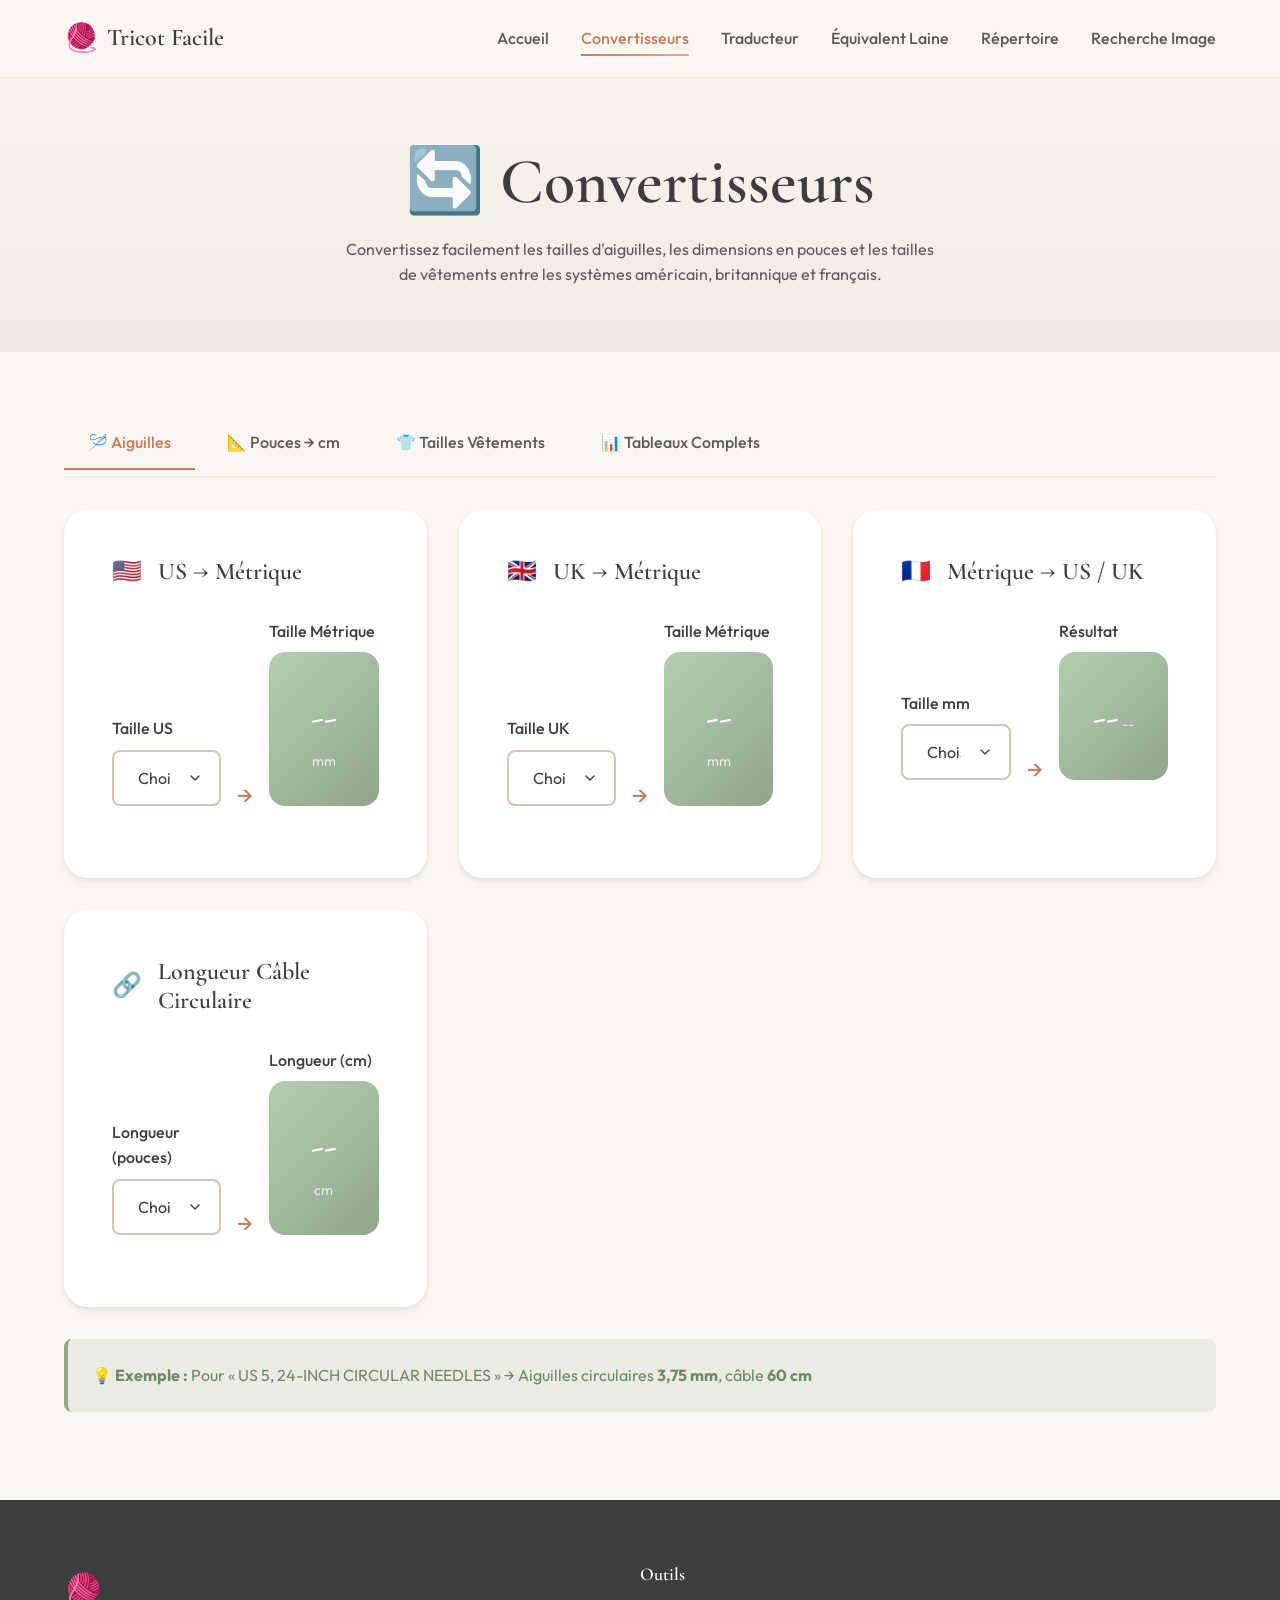
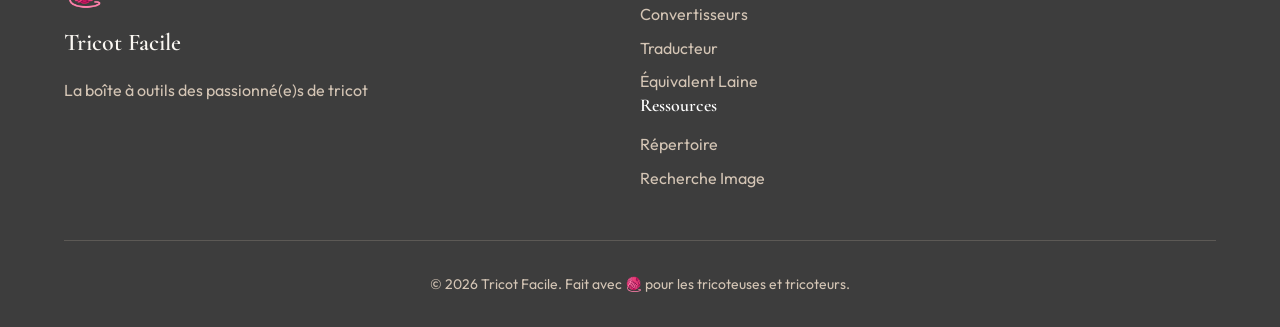
==== convertisseurs.html @ 34a544cf "Add files via upload" ====
<!DOCTYPE html>
<html lang="fr">

<head>
    <meta charset="UTF-8">
    <meta name="viewport" content="width=device-width, initial-scale=1.0">
    <meta name="description"
        content="Convertisseurs tricot : aiguilles US/UK vers métrique, pouces vers centimètres, tailles de vêtements internationales.">
    <title>Convertisseurs | Tricot Facile</title>
    <link rel="preconnect" href="https://fonts.googleapis.com">
    <link rel="preconnect" href="https://fonts.gstatic.com" crossorigin>
    <link
        href="https://fonts.googleapis.com/css2?family=Cormorant+Garamond:wght@400;500;600;700&family=Outfit:wght@300;400;500;600;700&display=swap"
        rel="stylesheet">
    <link rel="stylesheet" href="css/style.css">
</head>

<body>
    <!-- Navigation -->
    <nav class="navbar">
        <div class="nav-container">
            <a href="index.html" class="nav-logo">
                <span class="logo-icon">🧶</span>
                <span class="logo-text">Tricot Facile</span>
            </a>
            <button class="nav-toggle" aria-label="Toggle navigation">
                <span></span>
                <span></span>
                <span></span>
            </button>
            <ul class="nav-menu">
                <li><a href="index.html" class="nav-link">Accueil</a></li>
                <li><a href="convertisseurs.html" class="nav-link active">Convertisseurs</a></li>
                <li><a href="traducteur.html" class="nav-link">Traducteur</a></li>
                <li><a href="equivalent-laine.html" class="nav-link">Équivalent Laine</a></li>
                <li><a href="repertoire.html" class="nav-link">Répertoire</a></li>
                <li><a href="recherche-image.html" class="nav-link">Recherche Image</a></li>
            </ul>
        </div>
    </nav>

    <!-- Page Header -->
    <header class="page-header">
        <div class="container">
            <h1>🔄 Convertisseurs</h1>
            <p>Convertissez facilement les tailles d'aiguilles, les dimensions en pouces et les tailles de vêtements
                entre les systèmes américain, britannique et français.</p>
        </div>
    </header>

    <!-- Main Content -->
    <main class="page-content">
        <div class="container">

            <!-- Tabs Navigation -->
            <div class="tabs">
                <button class="tab-btn active" data-tab="aiguilles">🪡 Aiguilles</button>
                <button class="tab-btn" data-tab="dimensions">📐 Pouces → cm</button>
                <button class="tab-btn" data-tab="tailles">👕 Tailles Vêtements</button>
                <button class="tab-btn" data-tab="tableau">📊 Tableaux Complets</button>
            </div>

            <!-- Tab: Aiguilles -->
            <div class="tab-content active" id="tab-aiguilles">
                <div class="converter-grid">
                    <!-- US to Metric -->
                    <div class="converter-card">
                        <h3><span>🇺🇸</span> US → Métrique</h3>
                        <div class="converter-row">
                            <div class="form-group">
                                <label class="form-label">Taille US</label>
                                <select class="form-select" id="needle-us-input">
                                    <option value="">Choisir...</option>
                                    <option value="0">US 0</option>
                                    <option value="1">US 1</option>
                                    <option value="1.5">US 1.5</option>
                                    <option value="2">US 2</option>
                                    <option value="2.5">US 2.5</option>
                                    <option value="3">US 3</option>
                                    <option value="4">US 4</option>
                                    <option value="5">US 5</option>
                                    <option value="6">US 6</option>
                                    <option value="7">US 7</option>
                                    <option value="8">US 8</option>
                                    <option value="9">US 9</option>
                                    <option value="10">US 10</option>
                                    <option value="10.5">US 10.5</option>
                                    <option value="10.75">US 10.75</option>
                                    <option value="11">US 11</option>
                                    <option value="13">US 13</option>
                                    <option value="15">US 15</option>
                                    <option value="17">US 17</option>
                                    <option value="19">US 19</option>
                                    <option value="35">US 35</option>
                                    <option value="50">US 50</option>
                                </select>
                            </div>
                            <span class="converter-arrow">→</span>
                            <div class="form-group">
                                <label class="form-label">Taille Métrique</label>
                                <div class="result-box">
                                    <span class="result-value" id="needle-us-result">--</span>
                                    <span class="result-note">mm</span>
                                </div>
                            </div>
                        </div>
                    </div>

                    <!-- UK to Metric -->
                    <div class="converter-card">
                        <h3><span>🇬🇧</span> UK → Métrique</h3>
                        <div class="converter-row">
                            <div class="form-group">
                                <label class="form-label">Taille UK</label>
                                <select class="form-select" id="needle-uk-input">
                                    <option value="">Choisir...</option>
                                    <option value="14">UK 14</option>
                                    <option value="13">UK 13</option>
                                    <option value="12">UK 12</option>
                                    <option value="11">UK 11</option>
                                    <option value="10">UK 10</option>
                                    <option value="9">UK 9</option>
                                    <option value="8">UK 8</option>
                                    <option value="7">UK 7</option>
                                    <option value="6">UK 6</option>
                                    <option value="5">UK 5</option>
                                    <option value="4">UK 4</option>
                                    <option value="3">UK 3</option>
                                    <option value="2">UK 2</option>
                                    <option value="1">UK 1</option>
                                    <option value="0">UK 0</option>
                                    <option value="00">UK 00</option>
                                    <option value="000">UK 000</option>
                                </select>
                            </div>
                            <span class="converter-arrow">→</span>
                            <div class="form-group">
                                <label class="form-label">Taille Métrique</label>
                                <div class="result-box">
                                    <span class="result-value" id="needle-uk-result">--</span>
                                    <span class="result-note">mm</span>
                                </div>
                            </div>
                        </div>
                    </div>

                    <!-- Metric to US/UK -->
                    <div class="converter-card">
                        <h3><span>🇫🇷</span> Métrique → US / UK</h3>
                        <div class="converter-row">
                            <div class="form-group">
                                <label class="form-label">Taille mm</label>
                                <select class="form-select" id="needle-metric-input">
                                    <option value="">Choisir...</option>
                                    <option value="2">2 mm</option>
                                    <option value="2.25">2.25 mm</option>
                                    <option value="2.5">2.5 mm</option>
                                    <option value="2.75">2.75 mm</option>
                                    <option value="3">3 mm</option>
                                    <option value="3.25">3.25 mm</option>
                                    <option value="3.5">3.5 mm</option>
                                    <option value="3.75">3.75 mm</option>
                                    <option value="4">4 mm</option>
                                    <option value="4.5">4.5 mm</option>
                                    <option value="5">5 mm</option>
                                    <option value="5.5">5.5 mm</option>
                                    <option value="6">6 mm</option>
                                    <option value="6.5">6.5 mm</option>
                                    <option value="7">7 mm</option>
                                    <option value="8">8 mm</option>
                                    <option value="9">9 mm</option>
                                    <option value="10">10 mm</option>
                                    <option value="12">12 mm</option>
                                    <option value="15">15 mm</option>
                                    <option value="19">19 mm</option>
                                    <option value="25">25 mm</option>
                                </select>
                            </div>
                            <span class="converter-arrow">→</span>
                            <div class="form-group">
                                <label class="form-label">Résultat</label>
                                <div class="result-box">
                                    <span class="result-value" id="needle-metric-result-us">--</span>
                                    <span class="result-note" id="needle-metric-result-uk">--</span>
                                </div>
                            </div>
                        </div>
                    </div>

                    <!-- Cable Length -->
                    <div class="converter-card">
                        <h3><span>🔗</span> Longueur Câble Circulaire</h3>
                        <div class="converter-row">
                            <div class="form-group">
                                <label class="form-label">Longueur (pouces)</label>
                                <select class="form-select" id="cable-input">
                                    <option value="">Choisir...</option>
                                    <option value="9">9"</option>
                                    <option value="12">12"</option>
                                    <option value="16">16"</option>
                                    <option value="20">20"</option>
                                    <option value="24">24"</option>
                                    <option value="29">29"</option>
                                    <option value="32">32"</option>
                                    <option value="36">36"</option>
                                    <option value="40">40"</option>
                                    <option value="47">47"</option>
                                    <option value="60">60"</option>
                                </select>
                            </div>
                            <span class="converter-arrow">→</span>
                            <div class="form-group">
                                <label class="form-label">Longueur (cm)</label>
                                <div class="result-box">
                                    <span class="result-value" id="cable-result">--</span>
                                    <span class="result-note">cm</span>
                                </div>
                            </div>
                        </div>
                    </div>
                </div>

                <!-- Example Box -->
                <div class="alert alert-info mt-4">
                    <strong>💡 Exemple :</strong> Pour « US 5, 24-INCH CIRCULAR NEEDLES » → Aiguilles circulaires
                    <strong>3,75 mm</strong>, câble <strong>60 cm</strong>
                </div>
            </div>

            <!-- Tab: Dimensions -->
            <div class="tab-content" id="tab-dimensions">
                <div class="converter-grid">
                    <!-- Inches to CM -->
                    <div class="converter-card">
                        <h3><span>📐</span> Pouces → Centimètres</h3>
                        <div class="converter-row">
                            <div class="form-group">
                                <label class="form-label">Valeur en pouces</label>
                                <input type="text" class="form-input" id="inches-input" placeholder="Ex: 24 ou 34 1/4">
                            </div>
                            <span class="converter-arrow">→</span>
                            <div class="form-group">
                                <label class="form-label">Résultat</label>
                                <div class="result-box">
                                    <span class="result-value" id="cm-result">--</span>
                                    <span class="result-note">cm</span>
                                </div>
                            </div>
                        </div>
                        <p class="text-muted mt-2" style="font-size: 0.875rem;">
                            Formats acceptés : 24, 34.5, 34 1/4, 34½, 34 ½
                        </p>
                    </div>

                    <!-- CM to Inches -->
                    <div class="converter-card">
                        <h3><span>📏</span> Centimètres → Pouces</h3>
                        <div class="converter-row">
                            <div class="form-group">
                                <label class="form-label">Valeur en cm</label>
                                <input type="number" class="form-input" id="cm-input" placeholder="Ex: 61" step="0.1">
                            </div>
                            <span class="converter-arrow">→</span>
                            <div class="form-group">
                                <label class="form-label">Résultat</label>
                                <div class="result-box">
                                    <span class="result-value" id="inches-result">--</span>
                                    <span class="result-note">pouces</span>
                                </div>
                            </div>
                        </div>
                    </div>

                    <!-- Quick Conversions -->
                    <div class="converter-card" style="grid-column: 1 / -1;">
                        <h3><span>⚡</span> Conversions Rapides</h3>
                        <div class="table-container">
                            <table class="table">
                                <thead>
                                    <tr>
                                        <th>Pouces</th>
                                        <th>Centimètres</th>
                                        <th>Usage courant</th>
                                    </tr>
                                </thead>
                                <tbody>
                                    <tr>
                                        <td>1"</td>
                                        <td>2.54 cm</td>
                                        <td>Mesure de base</td>
                                    </tr>
                                    <tr>
                                        <td>4"</td>
                                        <td>10.16 cm</td>
                                        <td>Échantillon standard</td>
                                    </tr>
                                    <tr>
                                        <td>16"</td>
                                        <td>40.64 cm</td>
                                        <td>Câble pour bonnets</td>
                                    </tr>
                                    <tr>
                                        <td>24"</td>
                                        <td>60.96 cm</td>
                                        <td>Câble pour pulls</td>
                                    </tr>
                                    <tr>
                                        <td>32"</td>
                                        <td>81.28 cm</td>
                                        <td>Câble pour couvertures</td>
                                    </tr>
                                    <tr>
                                        <td>40"</td>
                                        <td>101.6 cm</td>
                                        <td>Magic loop</td>
                                    </tr>
                                </tbody>
                            </table>
                        </div>
                    </div>
                </div>
            </div>

            <!-- Tab: Tailles -->
            <div class="tab-content" id="tab-tailles">
                <div class="converter-grid">
                    <!-- Size Converter -->
                    <div class="converter-card" style="grid-column: 1 / -1;">
                        <h3><span>👕</span> Convertisseur de Tailles</h3>

                        <div class="alert alert-info mb-3">
                            <strong>ℹ️ Note :</strong> Les tailles en pouces indiquent généralement le <strong>tour de
                                poitrine</strong> (chest circumference).
                            Les tailles US et UK diffèrent légèrement.
                        </div>

                        <div class="converter-row">
                            <div class="form-group">
                                <label class="form-label">Tour de poitrine (pouces)</label>
                                <input type="text" class="form-input" id="size-inches-input" placeholder="Ex: 44 1/2">
                            </div>
                            <span class="converter-arrow">→</span>
                            <div class="form-group">
                                <label class="form-label">Tailles équivalentes</label>
                                <div id="size-results" style="display: grid; gap: 0.5rem;">
                                    <div class="result-box" style="padding: 1rem;">
                                        <span class="result-label">Tour de poitrine</span>
                                        <span class="result-value" id="size-cm-result" style="font-size: 1.5rem;">--
                                            cm</span>
                                    </div>
                                </div>
                            </div>
                        </div>

                        <div id="size-details" class="mt-3" style="display: none;">
                            <div
                                style="display: grid; grid-template-columns: repeat(auto-fit, minmax(150px, 1fr)); gap: 1rem;">
                                <div class="panel">
                                    <div class="panel-title">🇫🇷 Taille FR</div>
                                    <div id="size-fr"
                                        style="font-size: 1.5rem; font-weight: 700; color: var(--color-terracotta);">--
                                    </div>
                                </div>
                                <div class="panel">
                                    <div class="panel-title">🇺🇸 Taille US</div>
                                    <div id="size-us"
                                        style="font-size: 1.5rem; font-weight: 700; color: var(--color-sage);">--</div>
                                </div>
                                <div class="panel">
                                    <div class="panel-title">🇬🇧 Taille UK</div>
                                    <div id="size-uk"
                                        style="font-size: 1.5rem; font-weight: 700; color: var(--color-charcoal);">--
                                    </div>
                                </div>
                                <div class="panel">
                                    <div class="panel-title">📐 Lettre</div>
                                    <div id="size-letter"
                                        style="font-size: 1.5rem; font-weight: 700; color: var(--color-beige-dark);">--
                                    </div>
                                </div>
                            </div>
                        </div>
                    </div>
                </div>

                <!-- Size Table -->
                <div class="card mt-4">
                    <div class="card-header">
                        <h3 style="margin: 0;">📊 Tableau des Tailles Femme</h3>
                    </div>
                    <div class="card-body">
                        <div class="table-container">
                            <table class="table" id="size-table-women">
                                <thead>
                                    <tr>
                                        <th>Tour Poitrine (pouces)</th>
                                        <th>Tour Poitrine (cm)</th>
                                        <th>Taille Lettre</th>
                                        <th>Taille FR/EU</th>
                                        <th>Taille US</th>
                                        <th>Taille UK</th>
                                    </tr>
                                </thead>
                                <tbody>
                                    <tr>
                                        <td>28-30"</td>
                                        <td>71-76</td>
                                        <td>XXS</td>
                                        <td>32-34</td>
                                        <td>0-2</td>
                                        <td>4-6</td>
                                    </tr>
                                    <tr>
                                        <td>30-32"</td>
                                        <td>76-81</td>
                                        <td>XS</td>
                                        <td>34-36</td>
                                        <td>2-4</td>
                                        <td>6-8</td>
                                    </tr>
                                    <tr>
                                        <td>32-34"</td>
                                        <td>81-86</td>
                                        <td>S</td>
                                        <td>36-38</td>
                                        <td>4-6</td>
                                        <td>8-10</td>
                                    </tr>
                                    <tr>
                                        <td>34-36"</td>
                                        <td>86-91</td>
                                        <td>M</td>
                                        <td>38-40</td>
                                        <td>6-8</td>
                                        <td>10-12</td>
                                    </tr>
                                    <tr>
                                        <td>36-38"</td>
                                        <td>91-97</td>
                                        <td>M/L</td>
                                        <td>40-42</td>
                                        <td>8-10</td>
                                        <td>12-14</td>
                                    </tr>
                                    <tr>
                                        <td>38-40"</td>
                                        <td>97-102</td>
                                        <td>L</td>
                                        <td>42-44</td>
                                        <td>10-12</td>
                                        <td>14-16</td>
                                    </tr>
                                    <tr>
                                        <td>40-42"</td>
                                        <td>102-107</td>
                                        <td>L/XL</td>
                                        <td>44-46</td>
                                        <td>12-14</td>
                                        <td>16-18</td>
                                    </tr>
                                    <tr>
                                        <td>42-44"</td>
                                        <td>107-112</td>
                                        <td>XL</td>
                                        <td>46-48</td>
                                        <td>14-16</td>
                                        <td>18-20</td>
                                    </tr>
                                    <tr>
                                        <td>44-46"</td>
                                        <td>112-117</td>
                                        <td>XL/2XL</td>
                                        <td>48-50</td>
                                        <td>16-18</td>
                                        <td>20-22</td>
                                    </tr>
                                    <tr>
                                        <td>46-48"</td>
                                        <td>117-122</td>
                                        <td>2XL</td>
                                        <td>50-52</td>
                                        <td>18-20</td>
                                        <td>22-24</td>
                                    </tr>
                                    <tr>
                                        <td>48-50"</td>
                                        <td>122-127</td>
                                        <td>2XL/3XL</td>
                                        <td>52-54</td>
                                        <td>20-22</td>
                                        <td>24-26</td>
                                    </tr>
                                    <tr>
                                        <td>50-52"</td>
                                        <td>127-132</td>
                                        <td>3XL</td>
                                        <td>54-56</td>
                                        <td>22-24</td>
                                        <td>26-28</td>
                                    </tr>
                                </tbody>
                            </table>
                        </div>
                    </div>
                </div>
            </div>

            <!-- Tab: Tableaux -->
            <div class="tab-content" id="tab-tableau">
                <div class="card">
                    <div class="card-header">
                        <h3 style="margin: 0;">📊 Tableau Complet des Aiguilles</h3>
                    </div>
                    <div class="card-body">
                        <div class="table-container">
                            <table class="table" id="needle-full-table">
                                <thead>
                                    <tr>
                                        <th>Métrique (mm)</th>
                                        <th>US</th>
                                        <th>UK</th>
                                        <th>Catégorie de laine</th>
                                    </tr>
                                </thead>
                                <tbody>
                                    <tr>
                                        <td>2</td>
                                        <td>0</td>
                                        <td>14</td>
                                        <td>Lace / Dentelle</td>
                                    </tr>
                                    <tr>
                                        <td>2.25</td>
                                        <td>1</td>
                                        <td>13</td>
                                        <td>Fingering / Chaussettes</td>
                                    </tr>
                                    <tr>
                                        <td>2.5</td>
                                        <td>1.5</td>
                                        <td>12-13</td>
                                        <td>Fingering</td>
                                    </tr>
                                    <tr>
                                        <td>2.75</td>
                                        <td>2</td>
                                        <td>12</td>
                                        <td>Fingering / Sport</td>
                                    </tr>
                                    <tr>
                                        <td>3</td>
                                        <td>2.5</td>
                                        <td>11</td>
                                        <td>Sport</td>
                                    </tr>
                                    <tr>
                                        <td>3.25</td>
                                        <td>3</td>
                                        <td>10</td>
                                        <td>DK légère</td>
                                    </tr>
                                    <tr>
                                        <td>3.5</td>
                                        <td>4</td>
                                        <td>9-10</td>
                                        <td>DK</td>
                                    </tr>
                                    <tr>
                                        <td>3.75</td>
                                        <td>5</td>
                                        <td>9</td>
                                        <td>DK</td>
                                    </tr>
                                    <tr>
                                        <td>4</td>
                                        <td>6</td>
                                        <td>8</td>
                                        <td>DK / Worsted légère</td>
                                    </tr>
                                    <tr>
                                        <td>4.5</td>
                                        <td>7</td>
                                        <td>7</td>
                                        <td>Worsted</td>
                                    </tr>
                                    <tr>
                                        <td>5</td>
                                        <td>8</td>
                                        <td>6</td>
                                        <td>Worsted</td>
                                    </tr>
                                    <tr>
                                        <td>5.5</td>
                                        <td>9</td>
                                        <td>5</td>
                                        <td>Worsted / Aran</td>
                                    </tr>
                                    <tr>
                                        <td>6</td>
                                        <td>10</td>
                                        <td>4</td>
                                        <td>Aran</td>
                                    </tr>
                                    <tr>
                                        <td>6.5</td>
                                        <td>10.5</td>
                                        <td>3</td>
                                        <td>Aran / Bulky</td>
                                    </tr>
                                    <tr>
                                        <td>7</td>
                                        <td>10.75</td>
                                        <td>2</td>
                                        <td>Bulky</td>
                                    </tr>
                                    <tr>
                                        <td>8</td>
                                        <td>11</td>
                                        <td>0</td>
                                        <td>Bulky</td>
                                    </tr>
                                    <tr>
                                        <td>9</td>
                                        <td>13</td>
                                        <td>00</td>
                                        <td>Super Bulky</td>
                                    </tr>
                                    <tr>
                                        <td>10</td>
                                        <td>15</td>
                                        <td>000</td>
                                        <td>Super Bulky</td>
                                    </tr>
                                    <tr>
                                        <td>12</td>
                                        <td>17</td>
                                        <td>-</td>
                                        <td>Jumbo</td>
                                    </tr>
                                    <tr>
                                        <td>15</td>
                                        <td>19</td>
                                        <td>-</td>
                                        <td>Jumbo</td>
                                    </tr>
                                    <tr>
                                        <td>19</td>
                                        <td>35</td>
                                        <td>-</td>
                                        <td>Jumbo</td>
                                    </tr>
                                    <tr>
                                        <td>25</td>
                                        <td>50</td>
                                        <td>-</td>
                                        <td>Jumbo</td>
                                    </tr>
                                </tbody>
                            </table>
                        </div>
                    </div>
                </div>
            </div>

        </div>
    </main>

    <!-- Footer -->
    <footer class="footer">
        <div class="container">
            <div class="footer-content">
                <div class="footer-brand">
                    <span class="logo-icon">🧶</span>
                    <span class="logo-text">Tricot Facile</span>
                    <p>La boîte à outils des passionné(e)s de tricot</p>
                </div>
                <div class="footer-links">
                    <div class="footer-column">
                        <h4>Outils</h4>
                        <ul>
                            <li><a href="convertisseurs.html">Convertisseurs</a></li>
                            <li><a href="traducteur.html">Traducteur</a></li>
                            <li><a href="equivalent-laine.html">Équivalent Laine</a></li>
                        </ul>
                    </div>
                    <div class="footer-column">
                        <h4>Ressources</h4>
                        <ul>
                            <li><a href="repertoire.html">Répertoire</a></li>
                            <li><a href="recherche-image.html">Recherche Image</a></li>
                        </ul>
                    </div>
                </div>
            </div>
            <div class="footer-bottom">
                <p>© 2026 Tricot Facile. Fait avec 🧶 pour les tricoteuses et tricoteurs.</p>
            </div>
        </div>
    </footer>

    <script src="js/convertisseurs.js"></script>
    <script src="js/main.js"></script>
</body>

</html>
---- css/style.css ----
/* ============================================
   TRICOT FACILE - Design System & Styles
   ============================================ */

/* CSS Variables - Design Tokens */
:root {
    /* Color Palette - Warm Knitting Theme */
    --color-cream: #FAF7F2;
    --color-cream-dark: #F0EBE3;
    --color-beige: #D4C5B5;
    --color-beige-dark: #B5A593;
    --color-terracotta: #C67B5C;
    --color-terracotta-dark: #A65D3F;
    --color-terracotta-light: #E8A98A;
    --color-sage: #8FA68A;
    --color-sage-dark: #6B8A65;
    --color-sage-light: #B5CEB0;
    --color-charcoal: #3D3D3D;
    --color-charcoal-light: #5A5A5A;
    --color-white: #FFFFFF;
    
    /* Gradients */
    --gradient-warm: linear-gradient(135deg, var(--color-terracotta) 0%, var(--color-terracotta-light) 100%);
    --gradient-sage: linear-gradient(135deg, var(--color-sage) 0%, var(--color-sage-light) 100%);
    --gradient-cream: linear-gradient(180deg, var(--color-cream) 0%, var(--color-cream-dark) 100%);
    
    /* Typography */
    --font-heading: 'Cormorant Garamond', Georgia, serif;
    --font-body: 'Outfit', -apple-system, BlinkMacSystemFont, sans-serif;
    
    /* Spacing */
    --space-xs: 0.25rem;
    --space-sm: 0.5rem;
    --space-md: 1rem;
    --space-lg: 1.5rem;
    --space-xl: 2rem;
    --space-2xl: 3rem;
    --space-3xl: 4rem;
    --space-4xl: 6rem;
    
    /* Border Radius */
    --radius-sm: 4px;
    --radius-md: 8px;
    --radius-lg: 16px;
    --radius-xl: 24px;
    --radius-full: 9999px;
    
    /* Shadows */
    --shadow-sm: 0 1px 2px rgba(61, 61, 61, 0.05);
    --shadow-md: 0 4px 6px rgba(61, 61, 61, 0.07), 0 2px 4px rgba(61, 61, 61, 0.05);
    --shadow-lg: 0 10px 15px rgba(61, 61, 61, 0.1), 0 4px 6px rgba(61, 61, 61, 0.05);
    --shadow-xl: 0 20px 25px rgba(61, 61, 61, 0.1), 0 10px 10px rgba(61, 61, 61, 0.04);
    --shadow-glow: 0 0 40px rgba(198, 123, 92, 0.15);
    
    /* Transitions */
    --transition-fast: 150ms ease;
    --transition-normal: 250ms ease;
    --transition-slow: 400ms ease;
    
    /* Container */
    --container-max: 1200px;
    --container-padding: var(--space-lg);
}

/* ============================================
   Reset & Base Styles
   ============================================ */
*, *::before, *::after {
    box-sizing: border-box;
    margin: 0;
    padding: 0;
}

html {
    scroll-behavior: smooth;
    font-size: 16px;
}

body {
    font-family: var(--font-body);
    font-weight: 400;
    line-height: 1.6;
    color: var(--color-charcoal);
    background-color: var(--color-cream);
    -webkit-font-smoothing: antialiased;
    -moz-osx-font-smoothing: grayscale;
}

img {
    max-width: 100%;
    height: auto;
    display: block;
}

a {
    text-decoration: none;
    color: inherit;
    transition: color var(--transition-fast);
}

ul, ol {
    list-style: none;
}

button, input, select, textarea {
    font-family: inherit;
    font-size: inherit;
    color: inherit;
    border: none;
    outline: none;
    background: none;
}

button {
    cursor: pointer;
}

/* ============================================
   Typography
   ============================================ */
h1, h2, h3, h4, h5, h6 {
    font-family: var(--font-heading);
    font-weight: 600;
    line-height: 1.2;
    color: var(--color-charcoal);
}

h1 { font-size: clamp(2.5rem, 5vw, 4rem); }
h2 { font-size: clamp(1.75rem, 4vw, 2.5rem); }
h3 { font-size: clamp(1.25rem, 3vw, 1.5rem); }
h4 { font-size: 1.125rem; }

p {
    margin-bottom: var(--space-md);
}

/* ============================================
   Layout Components
   ============================================ */
.container {
    width: 100%;
    max-width: var(--container-max);
    margin: 0 auto;
    padding: 0 var(--container-padding);
}

.section-header {
    text-align: center;
    margin-bottom: var(--space-3xl);
}

.section-title {
    margin-bottom: var(--space-sm);
    position: relative;
    display: inline-block;
}

.section-title::after {
    content: '';
    position: absolute;
    bottom: -8px;
    left: 50%;
    transform: translateX(-50%);
    width: 60px;
    height: 3px;
    background: var(--gradient-warm);
    border-radius: var(--radius-full);
}

.section-subtitle {
    font-size: 1.125rem;
    color: var(--color-charcoal-light);
    margin-top: var(--space-lg);
}

/* ============================================
   Navigation
   ============================================ */
.navbar {
    position: fixed;
    top: 0;
    left: 0;
    right: 0;
    z-index: 1000;
    background: rgba(250, 247, 242, 0.95);
    backdrop-filter: blur(20px);
    -webkit-backdrop-filter: blur(20px);
    border-bottom: 1px solid rgba(212, 197, 181, 0.3);
    transition: all var(--transition-normal);
}

.navbar.scrolled {
    box-shadow: var(--shadow-md);
}

.nav-container {
    display: flex;
    align-items: center;
    justify-content: space-between;
    max-width: var(--container-max);
    margin: 0 auto;
    padding: var(--space-md) var(--container-padding);
}

.nav-logo {
    display: flex;
    align-items: center;
    gap: var(--space-sm);
    font-family: var(--font-heading);
    font-size: 1.5rem;
    font-weight: 600;
    color: var(--color-charcoal);
}

.logo-icon {
    font-size: 1.75rem;
    animation: float 3s ease-in-out infinite;
}

@keyframes float {
    0%, 100% { transform: translateY(0); }
    50% { transform: translateY(-5px); }
}

.nav-menu {
    display: flex;
    align-items: center;
    gap: var(--space-xl);
}

.nav-link {
    position: relative;
    font-weight: 500;
    color: var(--color-charcoal-light);
    padding: var(--space-sm) 0;
    transition: color var(--transition-fast);
}

.nav-link::after {
    content: '';
    position: absolute;
    bottom: 0;
    left: 0;
    width: 0;
    height: 2px;
    background: var(--gradient-warm);
    transition: width var(--transition-normal);
}

.nav-link:hover,
.nav-link.active {
    color: var(--color-terracotta);
}

.nav-link:hover::after,
.nav-link.active::after {
    width: 100%;
}

.nav-toggle {
    display: none;
    flex-direction: column;
    gap: 5px;
    padding: var(--space-sm);
}

.nav-toggle span {
    display: block;
    width: 24px;
    height: 2px;
    background: var(--color-charcoal);
    transition: all var(--transition-fast);
}

/* Mobile Navigation */
@media (max-width: 768px) {
    .nav-toggle {
        display: flex;
    }
    
    .nav-menu {
        position: absolute;
        top: 100%;
        left: 0;
        right: 0;
        flex-direction: column;
        background: var(--color-cream);
        padding: var(--space-lg);
        gap: var(--space-md);
        border-bottom: 1px solid var(--color-beige);
        transform: translateY(-100%);
        opacity: 0;
        visibility: hidden;
        transition: all var(--transition-normal);
    }
    
    .nav-menu.active {
        transform: translateY(0);
        opacity: 1;
        visibility: visible;
    }
    
    .nav-toggle.active span:nth-child(1) {
        transform: rotate(45deg) translate(5px, 5px);
    }
    
    .nav-toggle.active span:nth-child(2) {
        opacity: 0;
    }
    
    .nav-toggle.active span:nth-child(3) {
        transform: rotate(-45deg) translate(5px, -5px);
    }
}

/* ============================================
   Buttons
   ============================================ */
.btn {
    display: inline-flex;
    align-items: center;
    justify-content: center;
    gap: var(--space-sm);
    padding: var(--space-md) var(--space-xl);
    font-weight: 500;
    border-radius: var(--radius-full);
    transition: all var(--transition-normal);
    cursor: pointer;
}

.btn-primary {
    background: var(--gradient-warm);
    color: var(--color-white);
    box-shadow: var(--shadow-md), 0 4px 15px rgba(198, 123, 92, 0.3);
}

.btn-primary:hover {
    transform: translateY(-2px);
    box-shadow: var(--shadow-lg), 0 6px 20px rgba(198, 123, 92, 0.4);
}

.btn-secondary {
    background: var(--color-white);
    color: var(--color-terracotta);
    border: 2px solid var(--color-terracotta);
}

.btn-secondary:hover {
    background: var(--color-terracotta);
    color: var(--color-white);
    transform: translateY(-2px);
}

.btn-sage {
    background: var(--gradient-sage);
    color: var(--color-white);
    box-shadow: var(--shadow-md), 0 4px 15px rgba(143, 166, 138, 0.3);
}

.btn-sage:hover {
    transform: translateY(-2px);
    box-shadow: var(--shadow-lg), 0 6px 20px rgba(143, 166, 138, 0.4);
}

/* ============================================
   Hero Section
   ============================================ */
.hero {
    position: relative;
    min-height: 100vh;
    display: flex;
    align-items: center;
    justify-content: center;
    padding: calc(80px + var(--space-3xl)) var(--container-padding) var(--space-3xl);
    overflow: hidden;
}

.hero-background {
    position: absolute;
    inset: 0;
    z-index: -1;
}

.hero-pattern {
    position: absolute;
    inset: 0;
    background-image: 
        radial-gradient(circle at 20% 30%, rgba(198, 123, 92, 0.08) 0%, transparent 50%),
        radial-gradient(circle at 80% 70%, rgba(143, 166, 138, 0.08) 0%, transparent 50%),
        radial-gradient(circle at 50% 50%, rgba(212, 197, 181, 0.1) 0%, transparent 70%);
}

.hero-content {
    text-align: center;
    max-width: 800px;
}

.hero-title {
    margin-bottom: var(--space-xl);
}

.title-accent {
    display: block;
    font-size: clamp(1rem, 2vw, 1.25rem);
    font-family: var(--font-body);
    font-weight: 500;
    text-transform: uppercase;
    letter-spacing: 0.2em;
    color: var(--color-terracotta);
    margin-bottom: var(--space-sm);
}

.title-main {
    display: block;
    background: linear-gradient(135deg, var(--color-charcoal) 0%, var(--color-charcoal-light) 100%);
    -webkit-background-clip: text;
    -webkit-text-fill-color: transparent;
    background-clip: text;
}

.hero-subtitle {
    font-size: clamp(1rem, 2vw, 1.25rem);
    color: var(--color-charcoal-light);
    margin-bottom: var(--space-2xl);
    max-width: 600px;
    margin-left: auto;
    margin-right: auto;
}

.hero-cta {
    display: flex;
    flex-wrap: wrap;
    gap: var(--space-md);
    justify-content: center;
}

.hero-decoration {
    position: absolute;
    inset: 0;
    pointer-events: none;
    overflow: hidden;
}

.yarn-ball {
    position: absolute;
    border-radius: 50%;
    opacity: 0.6;
    animation: floatYarn 6s ease-in-out infinite;
}

.yarn-ball-1 {
    width: 80px;
    height: 80px;
    background: var(--gradient-warm);
    top: 15%;
    left: 10%;
    animation-delay: 0s;
}

.yarn-ball-2 {
    width: 60px;
    height: 60px;
    background: var(--gradient-sage);
    top: 60%;
    right: 15%;
    animation-delay: 2s;
}

.yarn-ball-3 {
    width: 40px;
    height: 40px;
    background: var(--color-beige);
    bottom: 20%;
    left: 20%;
    animation-delay: 4s;
}

@keyframes floatYarn {
    0%, 100% { transform: translate(0, 0) rotate(0deg); }
    25% { transform: translate(10px, -15px) rotate(5deg); }
    50% { transform: translate(-5px, -25px) rotate(-3deg); }
    75% { transform: translate(-15px, -10px) rotate(2deg); }
}

/* ============================================
   Features Section
   ============================================ */
.features {
    padding: var(--space-4xl) 0;
    background: var(--color-white);
}

.features-grid {
    display: grid;
    grid-template-columns: repeat(auto-fit, minmax(300px, 1fr));
    gap: var(--space-xl);
}

.feature-card {
    position: relative;
    display: flex;
    flex-direction: column;
    padding: var(--space-2xl);
    background: var(--color-cream);
    border-radius: var(--radius-xl);
    border: 1px solid transparent;
    transition: all var(--transition-normal);
    cursor: pointer;
    overflow: hidden;
}

.feature-card::before {
    content: '';
    position: absolute;
    inset: 0;
    border-radius: var(--radius-xl);
    padding: 1px;
    background: linear-gradient(135deg, var(--color-beige) 0%, transparent 50%);
    -webkit-mask: linear-gradient(#fff 0 0) content-box, linear-gradient(#fff 0 0);
    mask: linear-gradient(#fff 0 0) content-box, linear-gradient(#fff 0 0);
    -webkit-mask-composite: xor;
    mask-composite: exclude;
    opacity: 0;
    transition: opacity var(--transition-normal);
}

.feature-card:hover {
    transform: translateY(-5px);
    box-shadow: var(--shadow-xl);
}

.feature-card:hover::before {
    opacity: 1;
}

.feature-icon {
    width: 56px;
    height: 56px;
    display: flex;
    align-items: center;
    justify-content: center;
    background: var(--gradient-warm);
    border-radius: var(--radius-lg);
    margin-bottom: var(--space-lg);
}

.feature-icon svg {
    width: 28px;
    height: 28px;
    color: var(--color-white);
}

.feature-title {
    font-family: var(--font-heading);
    font-size: 1.5rem;
    margin-bottom: var(--space-sm);
}

.feature-desc {
    color: var(--color-charcoal-light);
    flex-grow: 1;
    margin-bottom: var(--space-md);
}

.feature-link {
    font-weight: 500;
    color: var(--color-terracotta);
    transition: all var(--transition-fast);
}

.feature-card:hover .feature-link {
    color: var(--color-terracotta-dark);
    transform: translateX(5px);
}

.feature-card-highlight {
    background: linear-gradient(135deg, var(--color-sage-light) 0%, var(--color-sage) 100%);
    color: var(--color-white);
}

.feature-card-highlight .feature-icon {
    background: rgba(255, 255, 255, 0.2);
}

.feature-card-highlight .feature-title,
.feature-card-highlight .feature-desc {
    color: var(--color-white);
}

.quick-convert {
    margin-top: auto;
}

.quick-input-group {
    display: flex;
    align-items: center;
    gap: var(--space-sm);
    background: rgba(255, 255, 255, 0.2);
    padding: var(--space-sm) var(--space-md);
    border-radius: var(--radius-md);
}

.quick-input-group input {
    width: 80px;
    padding: var(--space-sm);
    background: var(--color-white);
    border-radius: var(--radius-sm);
    color: var(--color-charcoal);
    text-align: center;
}

.quick-equals {
    font-weight: 600;
}

.quick-result {
    font-weight: 600;
    min-width: 80px;
}

/* ============================================
   Stats Section
   ============================================ */
.stats {
    padding: var(--space-3xl) 0;
    background: var(--gradient-cream);
}

.stats-grid {
    display: grid;
    grid-template-columns: repeat(auto-fit, minmax(150px, 1fr));
    gap: var(--space-xl);
    text-align: center;
}

.stat-item {
    display: flex;
    flex-direction: column;
    gap: var(--space-sm);
}

.stat-number {
    font-family: var(--font-heading);
    font-size: clamp(2rem, 5vw, 3rem);
    font-weight: 700;
    color: var(--color-terracotta);
}

.stat-label {
    font-size: 0.875rem;
    color: var(--color-charcoal-light);
    text-transform: uppercase;
    letter-spacing: 0.1em;
}

/* ============================================
   About Section
   ============================================ */
.about {
    padding: var(--space-4xl) 0;
    background: var(--color-white);
}

.about-content {
    display: grid;
    grid-template-columns: 1fr 1fr;
    gap: var(--space-3xl);
    align-items: center;
}

@media (max-width: 768px) {
    .about-content {
        grid-template-columns: 1fr;
    }
}

.about-text h2 {
    margin-bottom: var(--space-xl);
}

.about-text p {
    color: var(--color-charcoal-light);
}

.about-list {
    margin-top: var(--space-xl);
}

.about-list li {
    padding: var(--space-sm) 0;
    color: var(--color-charcoal);
}

.about-visual {
    display: flex;
    flex-direction: column;
    gap: var(--space-lg);
}

.about-card {
    display: flex;
    align-items: center;
    gap: var(--space-lg);
    padding: var(--space-lg) var(--space-xl);
    background: var(--color-cream);
    border-radius: var(--radius-lg);
    box-shadow: var(--shadow-md);
    transition: transform var(--transition-normal);
}

.about-card:hover {
    transform: translateX(10px);
}

.about-card-icon {
    font-size: 2rem;
}

.about-card p {
    margin: 0;
    font-size: 1.125rem;
}

.about-card strong {
    color: var(--color-terracotta);
}

/* ============================================
   Footer
   ============================================ */
.footer {
    background: var(--color-charcoal);
    color: var(--color-cream);
    padding: var(--space-3xl) 0 var(--space-xl);
}

.footer-content {
    display: grid;
    grid-template-columns: 2fr 1fr 1fr;
    gap: var(--space-3xl);
    margin-bottom: var(--space-2xl);
}

@media (max-width: 768px) {
    .footer-content {
        grid-template-columns: 1fr;
        gap: var(--space-xl);
    }
}

.footer-brand {
    display: flex;
    flex-direction: column;
    gap: var(--space-sm);
}

.footer-brand .logo-icon {
    font-size: 2rem;
}

.footer-brand .logo-text {
    font-family: var(--font-heading);
    font-size: 1.5rem;
    font-weight: 600;
}

.footer-brand p {
    color: var(--color-beige);
    margin: 0;
    margin-top: var(--space-sm);
}

.footer-column h4 {
    color: var(--color-white);
    margin-bottom: var(--space-md);
}

.footer-column ul {
    display: flex;
    flex-direction: column;
    gap: var(--space-sm);
}

.footer-column a {
    color: var(--color-beige);
    transition: color var(--transition-fast);
}

.footer-column a:hover {
    color: var(--color-terracotta-light);
}

.footer-bottom {
    padding-top: var(--space-xl);
    border-top: 1px solid rgba(212, 197, 181, 0.2);
    text-align: center;
}

.footer-bottom p {
    color: var(--color-beige);
    font-size: 0.875rem;
    margin: 0;
}

/* ============================================
   Form Elements
   ============================================ */
.form-group {
    margin-bottom: var(--space-lg);
}

.form-label {
    display: block;
    font-weight: 500;
    margin-bottom: var(--space-sm);
    color: var(--color-charcoal);
}

.form-input,
.form-select,
.form-textarea {
    width: 100%;
    padding: var(--space-md) var(--space-lg);
    background: var(--color-white);
    border: 2px solid var(--color-beige);
    border-radius: var(--radius-md);
    font-size: 1rem;
    transition: all var(--transition-fast);
}

.form-input:focus,
.form-select:focus,
.form-textarea:focus {
    border-color: var(--color-terracotta);
    box-shadow: 0 0 0 3px rgba(198, 123, 92, 0.1);
}

.form-textarea {
    min-height: 150px;
    resize: vertical;
}

.form-select {
    cursor: pointer;
    appearance: none;
    background-image: url("data:image/svg+xml,%3Csvg xmlns='http://www.w3.org/2000/svg' width='24' height='24' viewBox='0 0 24 24' fill='none' stroke='%233D3D3D' stroke-width='2' stroke-linecap='round' stroke-linejoin='round'%3E%3Cpolyline points='6 9 12 15 18 9'%3E%3C/polyline%3E%3C/svg%3E");
    background-repeat: no-repeat;
    background-position: right var(--space-md) center;
    background-size: 16px;
    padding-right: calc(var(--space-lg) + 24px);
}

.form-file-upload {
    position: relative;
    display: flex;
    flex-direction: column;
    align-items: center;
    justify-content: center;
    padding: var(--space-2xl);
    background: var(--color-cream);
    border: 2px dashed var(--color-beige);
    border-radius: var(--radius-lg);
    cursor: pointer;
    transition: all var(--transition-fast);
}

.form-file-upload:hover {
    border-color: var(--color-terracotta);
    background: var(--color-cream-dark);
}

.form-file-upload input[type="file"] {
    position: absolute;
    inset: 0;
    opacity: 0;
    cursor: pointer;
}

.form-file-upload-icon {
    font-size: 2.5rem;
    margin-bottom: var(--space-md);
}

.form-file-upload-text {
    font-weight: 500;
    color: var(--color-charcoal);
}

.form-file-upload-hint {
    font-size: 0.875rem;
    color: var(--color-charcoal-light);
    margin-top: var(--space-sm);
}

/* ============================================
   Cards & Panels
   ============================================ */
.card {
    background: var(--color-white);
    border-radius: var(--radius-xl);
    box-shadow: var(--shadow-md);
    overflow: hidden;
}

.card-header {
    padding: var(--space-xl);
    border-bottom: 1px solid var(--color-cream-dark);
}

.card-body {
    padding: var(--space-xl);
}

.card-footer {
    padding: var(--space-lg) var(--space-xl);
    background: var(--color-cream);
    border-top: 1px solid var(--color-cream-dark);
}

.panel {
    background: var(--color-cream);
    border-radius: var(--radius-lg);
    padding: var(--space-xl);
}

.panel-title {
    font-size: 1rem;
    font-weight: 600;
    margin-bottom: var(--space-md);
    color: var(--color-charcoal);
}

/* ============================================
   Results & Output
   ============================================ */
.result-box {
    background: linear-gradient(135deg, var(--color-sage-light) 0%, var(--color-sage) 100%);
    color: var(--color-white);
    padding: var(--space-xl);
    border-radius: var(--radius-lg);
    text-align: center;
}

.result-label {
    font-size: 0.875rem;
    text-transform: uppercase;
    letter-spacing: 0.1em;
    opacity: 0.9;
    margin-bottom: var(--space-sm);
}

.result-value {
    font-family: var(--font-heading);
    font-size: 2.5rem;
    font-weight: 700;
}

.result-note {
    font-size: 0.875rem;
    opacity: 0.8;
    margin-top: var(--space-sm);
}

/* ============================================
   Tables
   ============================================ */
.table-container {
    overflow-x: auto;
    border-radius: var(--radius-lg);
    box-shadow: var(--shadow-md);
}

.table {
    width: 100%;
    border-collapse: collapse;
    background: var(--color-white);
}

.table th,
.table td {
    padding: var(--space-md) var(--space-lg);
    text-align: left;
    border-bottom: 1px solid var(--color-cream-dark);
}

.table th {
    background: var(--color-cream);
    font-weight: 600;
    color: var(--color-charcoal);
    white-space: nowrap;
}

.table tbody tr:hover {
    background: var(--color-cream);
}

.table tbody tr:last-child td {
    border-bottom: none;
}

/* ============================================
   Tabs
   ============================================ */
.tabs {
    display: flex;
    gap: var(--space-sm);
    margin-bottom: var(--space-xl);
    border-bottom: 2px solid var(--color-cream-dark);
    padding-bottom: var(--space-sm);
    overflow-x: auto;
}

.tab-btn {
    padding: var(--space-md) var(--space-lg);
    font-weight: 500;
    color: var(--color-charcoal-light);
    border-radius: var(--radius-md) var(--radius-md) 0 0;
    transition: all var(--transition-fast);
    white-space: nowrap;
}

.tab-btn:hover {
    color: var(--color-terracotta);
    background: var(--color-cream);
}

.tab-btn.active {
    color: var(--color-terracotta);
    background: var(--color-cream);
    position: relative;
}

.tab-btn.active::after {
    content: '';
    position: absolute;
    bottom: -2px;
    left: 0;
    right: 0;
    height: 2px;
    background: var(--color-terracotta);
}

.tab-content {
    display: none;
}

.tab-content.active {
    display: block;
    animation: fadeIn 0.3s ease;
}

@keyframes fadeIn {
    from { opacity: 0; transform: translateY(10px); }
    to { opacity: 1; transform: translateY(0); }
}

/* ============================================
   Badges & Tags
   ============================================ */
.badge {
    display: inline-flex;
    align-items: center;
    padding: var(--space-xs) var(--space-sm);
    font-size: 0.75rem;
    font-weight: 500;
    border-radius: var(--radius-full);
    text-transform: uppercase;
    letter-spacing: 0.05em;
}

.badge-terracotta {
    background: rgba(198, 123, 92, 0.15);
    color: var(--color-terracotta-dark);
}

.badge-sage {
    background: rgba(143, 166, 138, 0.15);
    color: var(--color-sage-dark);
}

.badge-beige {
    background: rgba(212, 197, 181, 0.3);
    color: var(--color-charcoal-light);
}

.tag {
    display: inline-flex;
    align-items: center;
    gap: var(--space-xs);
    padding: var(--space-sm) var(--space-md);
    font-size: 0.875rem;
    background: var(--color-cream);
    border-radius: var(--radius-full);
    transition: all var(--transition-fast);
}

.tag:hover {
    background: var(--color-cream-dark);
}

/* ============================================
   Utilities
   ============================================ */
.text-center { text-align: center; }
.text-left { text-align: left; }
.text-right { text-align: right; }

.text-terracotta { color: var(--color-terracotta); }
.text-sage { color: var(--color-sage); }
.text-muted { color: var(--color-charcoal-light); }

.mt-0 { margin-top: 0; }
.mt-1 { margin-top: var(--space-sm); }
.mt-2 { margin-top: var(--space-md); }
.mt-3 { margin-top: var(--space-lg); }
.mt-4 { margin-top: var(--space-xl); }

.mb-0 { margin-bottom: 0; }
.mb-1 { margin-bottom: var(--space-sm); }
.mb-2 { margin-bottom: var(--space-md); }
.mb-3 { margin-bottom: var(--space-lg); }
.mb-4 { margin-bottom: var(--space-xl); }

.hidden { display: none !important; }
.visible { display: block !important; }

/* Loading Spinner */
.spinner {
    width: 40px;
    height: 40px;
    border: 4px solid var(--color-cream-dark);
    border-top-color: var(--color-terracotta);
    border-radius: 50%;
    animation: spin 0.8s linear infinite;
}

@keyframes spin {
    to { transform: rotate(360deg); }
}

/* ============================================
   Page Header (for internal pages)
   ============================================ */
.page-header {
    padding: calc(80px + var(--space-3xl)) 0 var(--space-3xl);
    background: var(--gradient-cream);
    text-align: center;
}

.page-header h1 {
    margin-bottom: var(--space-md);
}

.page-header p {
    color: var(--color-charcoal-light);
    max-width: 600px;
    margin: 0 auto;
}

.page-content {
    padding: var(--space-3xl) 0;
}

/* ============================================
   Resource Cards (for directory)
   ============================================ */
.resource-grid {
    display: grid;
    grid-template-columns: repeat(auto-fill, minmax(300px, 1fr));
    gap: var(--space-xl);
}

.resource-card {
    display: flex;
    flex-direction: column;
    background: var(--color-white);
    border-radius: var(--radius-xl);
    overflow: hidden;
    box-shadow: var(--shadow-md);
    transition: all var(--transition-normal);
}

.resource-card:hover {
    transform: translateY(-5px);
    box-shadow: var(--shadow-xl);
}

.resource-card-image {
    height: 160px;
    background: var(--gradient-cream);
    display: flex;
    align-items: center;
    justify-content: center;
    font-size: 3rem;
}

.resource-card-content {
    padding: var(--space-lg);
    flex-grow: 1;
    display: flex;
    flex-direction: column;
}

.resource-card-title {
    font-size: 1.25rem;
    margin-bottom: var(--space-sm);
}

.resource-card-desc {
    color: var(--color-charcoal-light);
    font-size: 0.875rem;
    flex-grow: 1;
    margin-bottom: var(--space-md);
}

.resource-card-tags {
    display: flex;
    flex-wrap: wrap;
    gap: var(--space-xs);
    margin-bottom: var(--space-md);
}

.resource-card-link {
    display: inline-flex;
    align-items: center;
    gap: var(--space-sm);
    color: var(--color-terracotta);
    font-weight: 500;
}

.resource-card-link:hover {
    color: var(--color-terracotta-dark);
}

/* ============================================
   Filter Bar
   ============================================ */
.filter-bar {
    display: flex;
    flex-wrap: wrap;
    gap: var(--space-md);
    padding: var(--space-lg);
    background: var(--color-white);
    border-radius: var(--radius-lg);
    box-shadow: var(--shadow-md);
    margin-bottom: var(--space-xl);
}

.filter-group {
    display: flex;
    align-items: center;
    gap: var(--space-sm);
}

.filter-label {
    font-weight: 500;
    color: var(--color-charcoal-light);
    white-space: nowrap;
}

.filter-btn {
    padding: var(--space-sm) var(--space-md);
    border-radius: var(--radius-full);
    background: var(--color-cream);
    color: var(--color-charcoal);
    font-weight: 500;
    transition: all var(--transition-fast);
}

.filter-btn:hover,
.filter-btn.active {
    background: var(--color-terracotta);
    color: var(--color-white);
}

/* ============================================
   Alert Messages
   ============================================ */
.alert {
    padding: var(--space-lg);
    border-radius: var(--radius-md);
    margin-bottom: var(--space-lg);
}

.alert-info {
    background: rgba(143, 166, 138, 0.15);
    border-left: 4px solid var(--color-sage);
    color: var(--color-sage-dark);
}

.alert-warning {
    background: rgba(198, 123, 92, 0.15);
    border-left: 4px solid var(--color-terracotta);
    color: var(--color-terracotta-dark);
}

.alert-success {
    background: rgba(143, 166, 138, 0.25);
    border-left: 4px solid var(--color-sage-dark);
    color: var(--color-sage-dark);
}

/* ============================================
   Converter Specific Styles
   ============================================ */
.converter-grid {
    display: grid;
    grid-template-columns: repeat(auto-fit, minmax(350px, 1fr));
    gap: var(--space-xl);
}

.converter-card {
    background: var(--color-white);
    border-radius: var(--radius-xl);
    padding: var(--space-2xl);
    box-shadow: var(--shadow-md);
}

.converter-card h3 {
    display: flex;
    align-items: center;
    gap: var(--space-md);
    margin-bottom: var(--space-xl);
}

.converter-card h3 span {
    font-size: 1.5rem;
}

.converter-row {
    display: grid;
    grid-template-columns: 1fr auto 1fr;
    gap: var(--space-md);
    align-items: end;
}

.converter-arrow {
    font-size: 1.5rem;
    color: var(--color-terracotta);
    padding-bottom: var(--space-md);
}

/* ============================================
   Translation Output
   ============================================ */
.translation-output {
    background: var(--color-cream);
    border-radius: var(--radius-lg);
    padding: var(--space-xl);
    min-height: 200px;
    white-space: pre-wrap;
    font-family: inherit;
    line-height: 1.8;
}

.highlight-term {
    background: rgba(198, 123, 92, 0.2);
    padding: 2px 6px;
    border-radius: var(--radius-sm);
    color: var(--color-terracotta-dark);
    font-weight: 500;
}

.highlight-dimension {
    background: rgba(143, 166, 138, 0.2);
    padding: 2px 6px;
    border-radius: var(--radius-sm);
    color: var(--color-sage-dark);
    font-weight: 500;
}

/* ============================================
   Yarn Comparison
   ============================================ */
.yarn-comparison {
    display: grid;
    grid-template-columns: 1fr auto 1fr;
    gap: var(--space-xl);
    align-items: center;
}

@media (max-width: 768px) {
    .yarn-comparison {
        grid-template-columns: 1fr;
    }
}

.yarn-card {
    background: var(--color-cream);
    border-radius: var(--radius-xl);
    padding: var(--space-xl);
    text-align: center;
}

.yarn-card.original {
    border: 2px solid var(--color-beige);
}

.yarn-card.equivalent {
    border: 2px solid var(--color-sage);
    background: linear-gradient(135deg, rgba(143, 166, 138, 0.1) 0%, rgba(181, 206, 176, 0.1) 100%);
}

.yarn-card-icon {
    font-size: 3rem;
    margin-bottom: var(--space-md);
}

.yarn-card-title {
    font-size: 1.25rem;
    margin-bottom: var(--space-sm);
}

.yarn-card-meta {
    font-size: 0.875rem;
    color: var(--color-charcoal-light);
}

.yarn-arrow {
    font-size: 2rem;
    color: var(--color-terracotta);
}

@media (max-width: 768px) {
    .yarn-arrow {
        transform: rotate(90deg);
    }
}
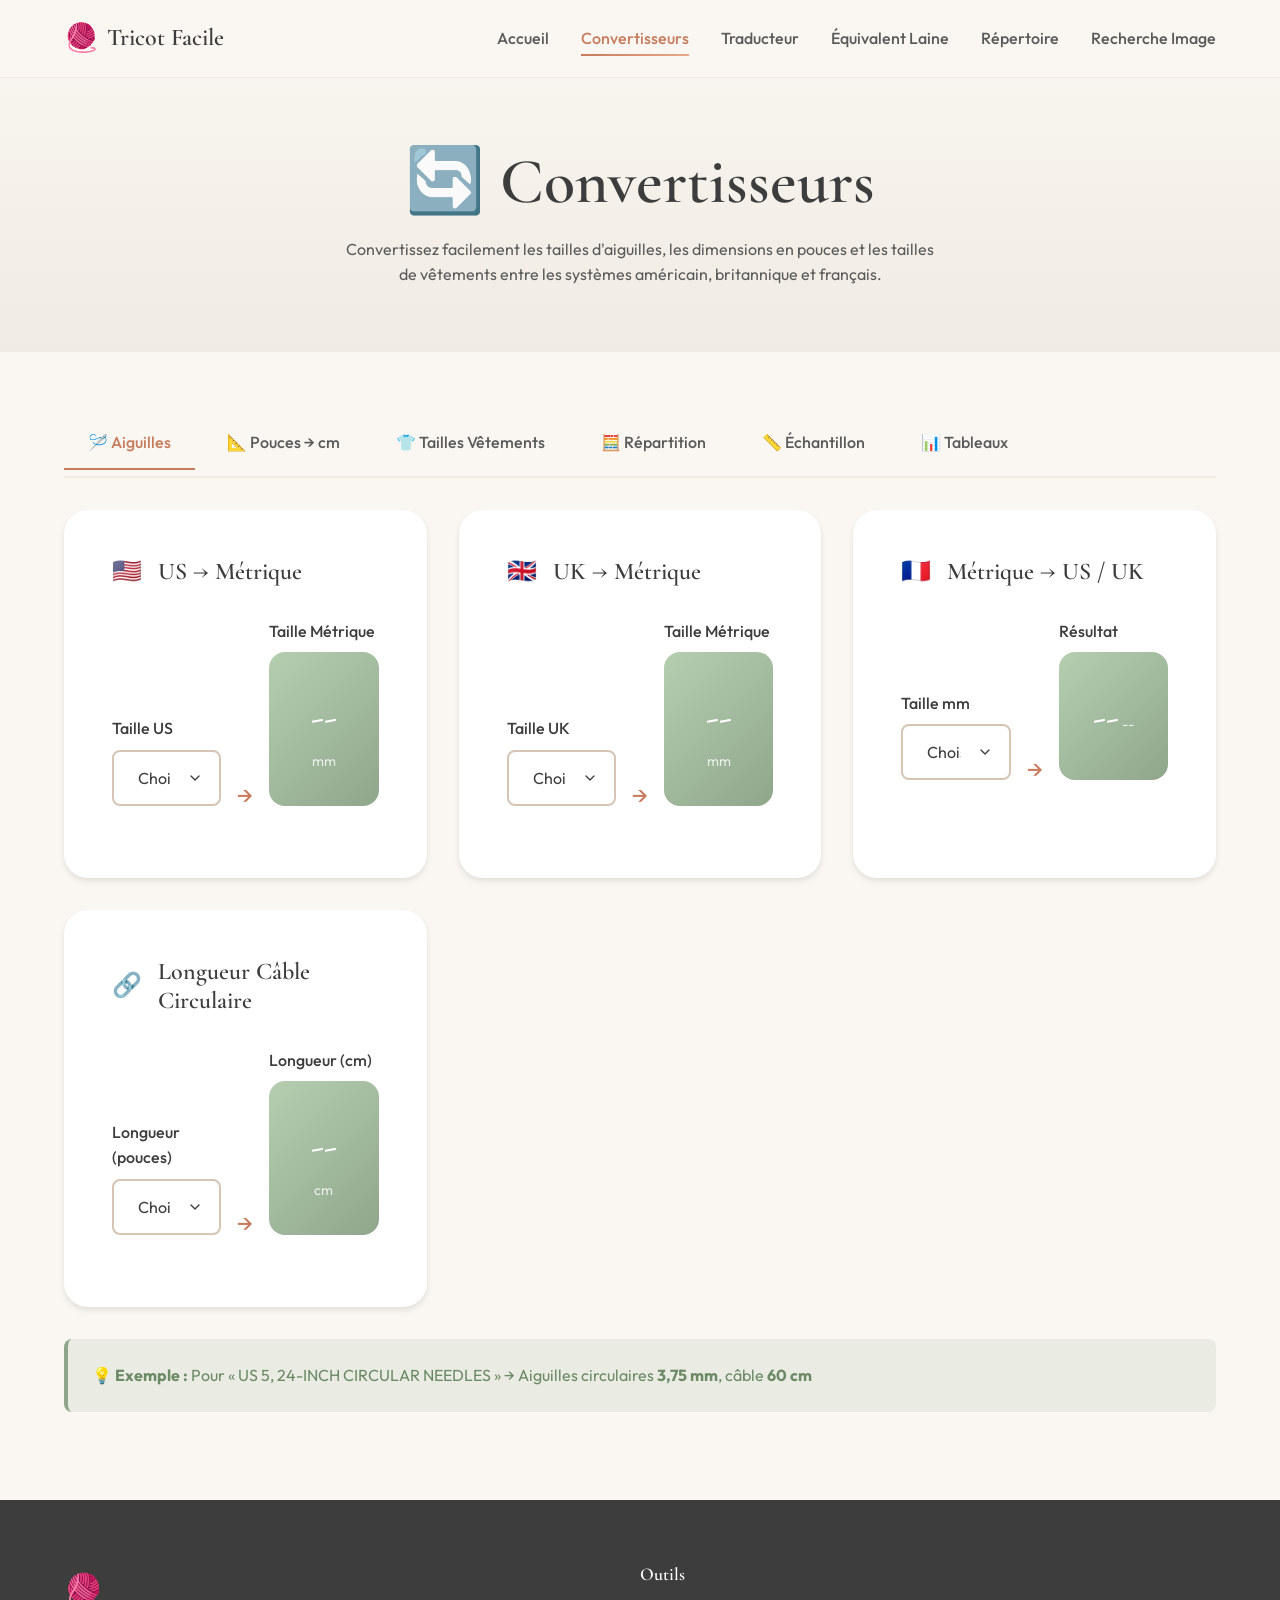
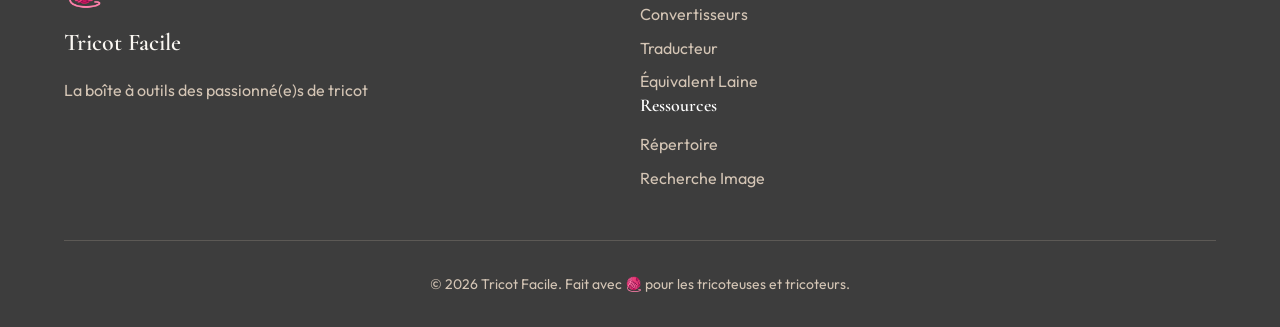
==== commit 8acd22bf: "Add files via upload" ====
--- a/convertisseurs.html
+++ b/convertisseurs.html
@@ -6,6 +6,10 @@
     <meta name="viewport" content="width=device-width, initial-scale=1.0">
     <meta name="description"
         content="Convertisseurs tricot : aiguilles US/UK vers métrique, pouces vers centimètres, tailles de vêtements internationales.">
+    <meta property="og:title" content="Tricot Facile | Outils et Ressources pour Tricoteuses">
+    <meta property="og:description" content="Tricot Facile - Votre boîte à outils complète pour le tricot.">
+    <meta property="og:type" content="website">
+    <link rel="icon" href="data:image/svg+xml,<svg xmlns=%22http://www.w3.org/2000/svg%22 viewBox=%220 0 100 100%22><text y=%22.9em%22 font-size=%2290%22>🧶</text></svg>">
     <title>Convertisseurs | Tricot Facile</title>
     <link rel="preconnect" href="https://fonts.googleapis.com">
     <link rel="preconnect" href="https://fonts.gstatic.com" crossorigin>
@@ -23,12 +27,12 @@
                 <span class="logo-icon">🧶</span>
                 <span class="logo-text">Tricot Facile</span>
             </a>
-            <button class="nav-toggle" aria-label="Toggle navigation">
+            <button class="nav-toggle" aria-label="Ouvrir le menu de navigation" aria-expanded="false" aria-controls="nav-menu">
                 <span></span>
                 <span></span>
                 <span></span>
             </button>
-            <ul class="nav-menu">
+            <ul class="nav-menu" id="nav-menu">
                 <li><a href="index.html" class="nav-link">Accueil</a></li>
                 <li><a href="convertisseurs.html" class="nav-link active">Convertisseurs</a></li>
                 <li><a href="traducteur.html" class="nav-link">Traducteur</a></li>
@@ -53,22 +57,24 @@
         <div class="container">
 
             <!-- Tabs Navigation -->
-            <div class="tabs">
-                <button class="tab-btn active" data-tab="aiguilles">🪡 Aiguilles</button>
-                <button class="tab-btn" data-tab="dimensions">📐 Pouces → cm</button>
-                <button class="tab-btn" data-tab="tailles">👕 Tailles Vêtements</button>
-                <button class="tab-btn" data-tab="tableau">📊 Tableaux Complets</button>
+            <div class="tabs" role="tablist" aria-label="Type de convertisseur">
+                <button class="tab-btn active" data-tab="aiguilles" role="tab" aria-selected="true" aria-controls="tab-aiguilles" id="btn-tab-aiguilles">🪡 Aiguilles</button>
+                <button class="tab-btn" data-tab="dimensions" role="tab" aria-selected="false" aria-controls="tab-dimensions" id="btn-tab-dimensions">📐 Pouces → cm</button>
+                <button class="tab-btn" data-tab="tailles" role="tab" aria-selected="false" aria-controls="tab-tailles" id="btn-tab-tailles">👕 Tailles Vêtements</button>
+                <button class="tab-btn" data-tab="repartition" role="tab" aria-selected="false" aria-controls="tab-repartition" id="btn-tab-repartition">🧮 Répartition</button>
+                <button class="tab-btn" data-tab="echantillon" role="tab" aria-selected="false" aria-controls="tab-echantillon" id="btn-tab-echantillon">📏 Échantillon</button>
+                <button class="tab-btn" data-tab="tableau" role="tab" aria-selected="false" aria-controls="tab-tableau" id="btn-tab-tableau">📊 Tableaux</button>
             </div>
 
             <!-- Tab: Aiguilles -->
-            <div class="tab-content active" id="tab-aiguilles">
+            <div class="tab-content active" id="tab-aiguilles" role="tabpanel" aria-labelledby="btn-tab-aiguilles">
                 <div class="converter-grid">
                     <!-- US to Metric -->
                     <div class="converter-card">
                         <h3><span>🇺🇸</span> US → Métrique</h3>
                         <div class="converter-row">
                             <div class="form-group">
-                                <label class="form-label">Taille US</label>
+                                <label class="form-label" for="needle-us-input">Taille US</label>
                                 <select class="form-select" id="needle-us-input">
                                     <option value="">Choisir...</option>
                                     <option value="0">US 0</option>
@@ -111,7 +117,7 @@
                         <h3><span>🇬🇧</span> UK → Métrique</h3>
                         <div class="converter-row">
                             <div class="form-group">
-                                <label class="form-label">Taille UK</label>
+                                <label class="form-label" for="needle-uk-input">Taille UK</label>
                                 <select class="form-select" id="needle-uk-input">
                                     <option value="">Choisir...</option>
                                     <option value="14">UK 14</option>
@@ -149,7 +155,7 @@
                         <h3><span>🇫🇷</span> Métrique → US / UK</h3>
                         <div class="converter-row">
                             <div class="form-group">
-                                <label class="form-label">Taille mm</label>
+                                <label class="form-label" for="needle-metric-input">Taille mm</label>
                                 <select class="form-select" id="needle-metric-input">
                                     <option value="">Choisir...</option>
                                     <option value="2">2 mm</option>
@@ -192,7 +198,7 @@
                         <h3><span>🔗</span> Longueur Câble Circulaire</h3>
                         <div class="converter-row">
                             <div class="form-group">
-                                <label class="form-label">Longueur (pouces)</label>
+                                <label class="form-label" for="cable-input">Longueur (pouces)</label>
                                 <select class="form-select" id="cable-input">
                                     <option value="">Choisir...</option>
                                     <option value="9">9"</option>
@@ -228,14 +234,14 @@
             </div>
 
             <!-- Tab: Dimensions -->
-            <div class="tab-content" id="tab-dimensions">
+            <div class="tab-content" id="tab-dimensions" role="tabpanel" aria-labelledby="btn-tab-dimensions">
                 <div class="converter-grid">
                     <!-- Inches to CM -->
                     <div class="converter-card">
                         <h3><span>📐</span> Pouces → Centimètres</h3>
                         <div class="converter-row">
                             <div class="form-group">
-                                <label class="form-label">Valeur en pouces</label>
+                                <label class="form-label" for="inches-input">Valeur en pouces</label>
                                 <input type="text" class="form-input" id="inches-input" placeholder="Ex: 24 ou 34 1/4">
                             </div>
                             <span class="converter-arrow">→</span>
@@ -257,7 +263,7 @@
                         <h3><span>📏</span> Centimètres → Pouces</h3>
                         <div class="converter-row">
                             <div class="form-group">
-                                <label class="form-label">Valeur en cm</label>
+                                <label class="form-label" for="cm-input">Valeur en cm</label>
                                 <input type="number" class="form-input" id="cm-input" placeholder="Ex: 61" step="0.1">
                             </div>
                             <span class="converter-arrow">→</span>
@@ -322,7 +328,7 @@
             </div>
 
             <!-- Tab: Tailles -->
-            <div class="tab-content" id="tab-tailles">
+            <div class="tab-content" id="tab-tailles" role="tabpanel" aria-labelledby="btn-tab-tailles">
                 <div class="converter-grid">
                     <!-- Size Converter -->
                     <div class="converter-card" style="grid-column: 1 / -1;">
@@ -336,7 +342,7 @@
 
                         <div class="converter-row">
                             <div class="form-group">
-                                <label class="form-label">Tour de poitrine (pouces)</label>
+                                <label class="form-label" for="size-inches-input">Tour de poitrine (pouces)</label>
                                 <input type="text" class="form-input" id="size-inches-input" placeholder="Ex: 44 1/2">
                             </div>
                             <span class="converter-arrow">→</span>
@@ -505,8 +511,62 @@
                 </div>
             </div>
 
+            <!-- Tab: Répartition -->
+            <div class="tab-content" id="tab-repartition" role="tabpanel" aria-labelledby="btn-tab-repartition">
+                <div class="converter-card" style="grid-column: 1 / -1; margin-bottom: 2rem;">
+                    <h3><span>🧮</span> Calculateur de Répartition</h3>
+                    <p class="text-muted" style="margin-bottom: 1.5rem;">Calculez comment répartir équitablement vos augmentations ou diminutions sur un rang, pour éviter d'avoir de l'irrégularité dans votre tricot.</p>
+                    
+                    <div class="converter-row">
+                        <div class="form-group">
+                            <label class="form-label" for="rep-current">Mailles actuelles</label>
+                            <input type="number" class="form-input" id="rep-current" placeholder="ex: 100" min="2">
+                        </div>
+                        <span class="converter-arrow" style="font-size: 2rem; color: var(--color-terracotta);">→</span>
+                        <div class="form-group">
+                            <label class="form-label" for="rep-target">Mailles souhaitées</label>
+                            <input type="number" class="form-input" id="rep-target" placeholder="ex: 120" min="2">
+                        </div>
+                    </div>
+                    
+                    <div class="panel mt-4" id="rep-result-container" style="display: none; background: var(--color-sage-light); color: var(--color-charcoal);">
+                        <h4 style="margin-bottom: 1rem; border-bottom: 1px solid rgba(0,0,0,0.1); padding-bottom: 0.5rem;">📝 Explications du patron :</h4>
+                        <div id="rep-result-text" style="font-size: 1.125rem; font-weight: 500; line-height: 1.6;">
+                            <!-- Le JS injectera la réponse ici -->
+                        </div>
+                    </div>
+                </div>
+            </div>
+
+            <!-- Tab: Échantillon -->
+            <div class="tab-content" id="tab-echantillon" role="tabpanel" aria-labelledby="btn-tab-echantillon">
+                <div class="converter-card" style="grid-column: 1 / -1; margin-bottom: 2rem;">
+                    <h3><span>📏</span> Échantillon Ajusté / Différent</h3>
+                    <p class="text-muted" style="margin-bottom: 1.5rem;">Votre échantillon ne correspond pas exactement au modèle ? Découvrez l'impact sur la taille finale du vêtement et comment ajuster.</p>
+                    
+                    <div class="converter-row">
+                        <div class="form-group">
+                            <label class="form-label" for="gauge-pattern">Échantillon patron (pour 10 cm)</label>
+                            <input type="number" class="form-input" id="gauge-pattern" placeholder="ex: 20" min="5" step="0.5">
+                        </div>
+                        <span class="converter-arrow" style="font-size: 2rem; color: var(--color-terracotta);">VS</span>
+                        <div class="form-group">
+                            <label class="form-label" for="gauge-user">Votre Échantillon (pour 10 cm)</label>
+                            <input type="number" class="form-input" id="gauge-user" placeholder="ex: 22" min="5" step="0.5">
+                        </div>
+                    </div>
+                    
+                    <div class="panel mt-4" id="gauge-result-container" style="display: none; background: var(--color-beige); color: var(--color-charcoal);">
+                        <h4 style="margin-bottom: 1rem; border-bottom: 1px solid rgba(0,0,0,0.1); padding-bottom: 0.5rem;">📊 Analyse et Solutions :</h4>
+                        <div id="gauge-result-text" style="font-size: 1.125rem; font-weight: 500; line-height: 1.6;">
+                            <!-- JS Inject -->
+                        </div>
+                    </div>
+                </div>
+            </div>
+
             <!-- Tab: Tableaux -->
-            <div class="tab-content" id="tab-tableau">
+            <div class="tab-content" id="tab-tableau" role="tabpanel" aria-labelledby="btn-tab-tableau">
                 <div class="card">
                     <div class="card-header">
                         <h3 style="margin: 0;">📊 Tableau Complet des Aiguilles</h3>
